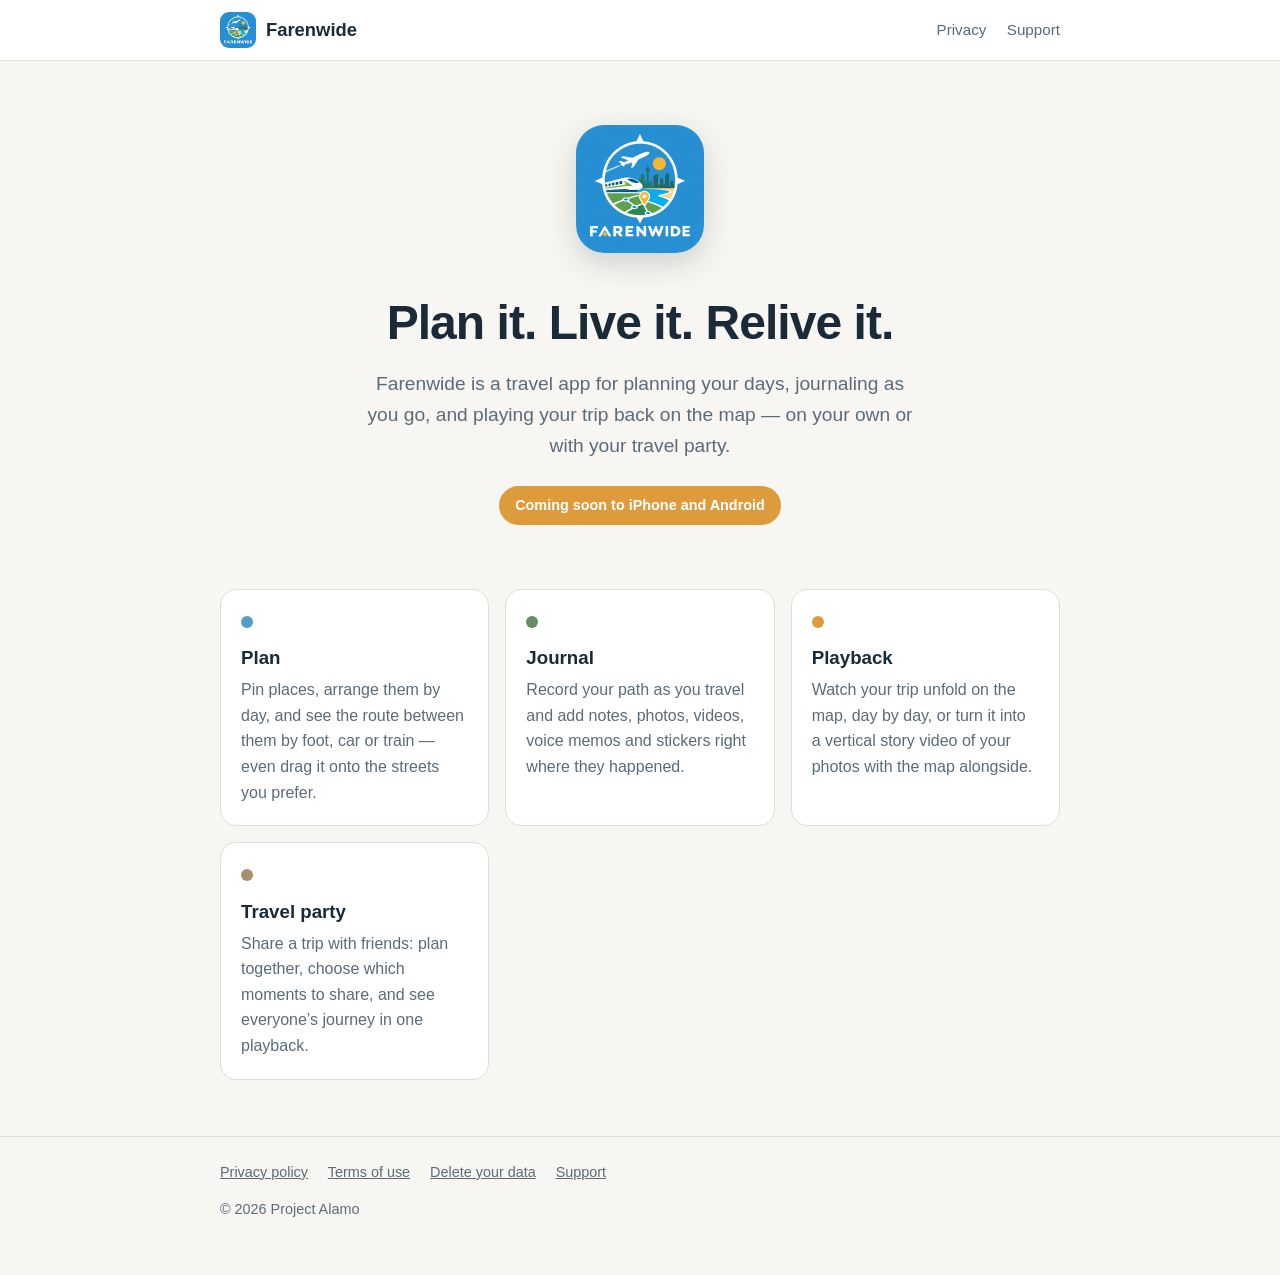
==== index.html @ 10332a32 "Add Farenwide website: landing, privacy, data deletion, terms, support Co-Authored-By: Claude Opus 5" ====
<!doctype html>
<html lang="en">
<head>
  <meta charset="utf-8">
  <meta name="viewport" content="width=device-width, initial-scale=1">
  <title>Farenwide — plan, journal and relive your trips</title>
  <meta name="description" content="Farenwide: plan your days, journal as you go, and relive your trips on the map.">
  <link rel="icon" href="assets/icon.png">
  <link rel="stylesheet" href="assets/site.css">
</head>
<body>
  <header class="site">
    <div class="wrap">
      <a class="brand" href="index.html"><img src="assets/icon.png" alt="">Farenwide</a>
      <nav>
        <a href="privacy.html">Privacy</a>
        <a href="support.html">Support</a>
      </nav>
    </div>
  </header>
  <main class="wrap">

    <section class="hero">
      <img src="assets/icon.png" alt="Farenwide app icon">
      <h1>Plan it. Live it. Relive it.</h1>
      <p class="lead">Farenwide is a travel app for planning your days, journaling as you go,
        and playing your trip back on the map &mdash; on your own or with your travel party.</p>
      <span class="badge">Coming soon to iPhone and Android</span>
    </section>
    <section class="features">
      <div class="card"><span class="dot" style="background:var(--sky)"></span>
        <h3>Plan</h3><p>Pin places, arrange them by day, and see the route between them by
        foot, car or train &mdash; even drag it onto the streets you prefer.</p></div>
      <div class="card"><span class="dot" style="background:var(--sage)"></span>
        <h3>Journal</h3><p>Record your path as you travel and add notes, photos, videos,
        voice memos and stickers right where they happened.</p></div>
      <div class="card"><span class="dot" style="background:var(--amber)"></span>
        <h3>Playback</h3><p>Watch your trip unfold on the map, day by day, or turn it into
        a vertical story video of your photos with the map alongside.</p></div>
      <div class="card"><span class="dot" style="background:var(--sand)"></span>
        <h3>Travel party</h3><p>Share a trip with friends: plan together, choose which
        moments to share, and see everyone&rsquo;s journey in one playback.</p></div>
    </section>

  </main>
  <footer class="site">
    <div class="wrap">
      <a href="privacy.html">Privacy policy</a>
      <a href="terms.html">Terms of use</a>
      <a href="delete-account.html">Delete your data</a>
      <a href="support.html">Support</a>
      <p>&copy; 2026 Project Alamo</p>
    </div>
  </footer>
</body>
</html>
---- assets/site.css ----
:root {
  --sky: #539fc7;
  --sage: #668d64;
  --sand: #a89169;
  --amber: #de9b3c;
  --lime: #aecc2e;
  --ink: #1b2a38;
  --muted: #5b6b78;
  --bg: #f7f6f2;
  --surface: #ffffff;
  --line: #e2ded4;
}

* {
  box-sizing: border-box;
}

body {
  margin: 0;
  font-family: -apple-system, BlinkMacSystemFont, "Segoe UI", Roboto, Helvetica, Arial, sans-serif;
  color: var(--ink);
  background: var(--bg);
  line-height: 1.6;
}

a {
  color: var(--sky);
}

.wrap {
  max-width: 880px;
  margin: 0 auto;
  padding: 0 20px;
}

header.site {
  background: var(--surface);
  border-bottom: 1px solid var(--line);
}

header.site .wrap {
  display: flex;
  align-items: center;
  justify-content: space-between;
  gap: 16px;
  padding-top: 12px;
  padding-bottom: 12px;
}

.brand {
  display: flex;
  align-items: center;
  gap: 10px;
  font-weight: 700;
  font-size: 1.15rem;
  color: var(--ink);
  text-decoration: none;
}

.brand img {
  width: 36px;
  height: 36px;
  border-radius: 9px;
}

nav a {
  color: var(--muted);
  text-decoration: none;
  margin-left: 16px;
  font-size: 0.95rem;
}

nav a:hover {
  color: var(--ink);
}

.hero {
  text-align: center;
  padding: 64px 0 40px;
}

.hero img {
  width: 128px;
  height: 128px;
  border-radius: 28px;
  box-shadow: 0 10px 30px rgba(27, 42, 56, 0.18);
}

.hero h1 {
  font-size: clamp(2rem, 5vw, 3rem);
  margin: 24px 0 8px;
  letter-spacing: -0.02em;
}

.hero p.lead {
  font-size: 1.2rem;
  color: var(--muted);
  max-width: 560px;
  margin: 0 auto;
}

.badge {
  display: inline-block;
  margin-top: 24px;
  padding: 8px 16px;
  border-radius: 999px;
  background: var(--amber);
  color: #fff;
  font-weight: 600;
  font-size: 0.9rem;
}

.features {
  display: grid;
  grid-template-columns: repeat(auto-fit, minmax(220px, 1fr));
  gap: 16px;
  padding: 24px 0 56px;
}

.card {
  background: var(--surface);
  border: 1px solid var(--line);
  border-radius: 16px;
  padding: 20px;
}

.card h3 {
  margin: 8px 0 4px;
}

.card p {
  margin: 0;
  color: var(--muted);
}

.dot {
  width: 12px;
  height: 12px;
  border-radius: 50%;
  display: inline-block;
}

article.doc {
  background: var(--surface);
  border: 1px solid var(--line);
  border-radius: 16px;
  padding: 32px clamp(20px, 5vw, 48px);
  margin: 32px 0 56px;
}

article.doc h1 {
  margin-top: 0;
  letter-spacing: -0.01em;
}

article.doc h2 {
  margin-top: 32px;
  font-size: 1.25rem;
}

.updated {
  color: var(--muted);
  font-size: 0.9rem;
}

.steps li {
  margin-bottom: 8px;
}

.note {
  background: #eef5fa;
  border-left: 4px solid var(--sky);
  padding: 12px 16px;
  border-radius: 8px;
}

footer.site {
  border-top: 1px solid var(--line);
  padding: 24px 0 40px;
  color: var(--muted);
  font-size: 0.9rem;
}

footer.site a {
  color: var(--muted);
  margin-right: 16px;
}
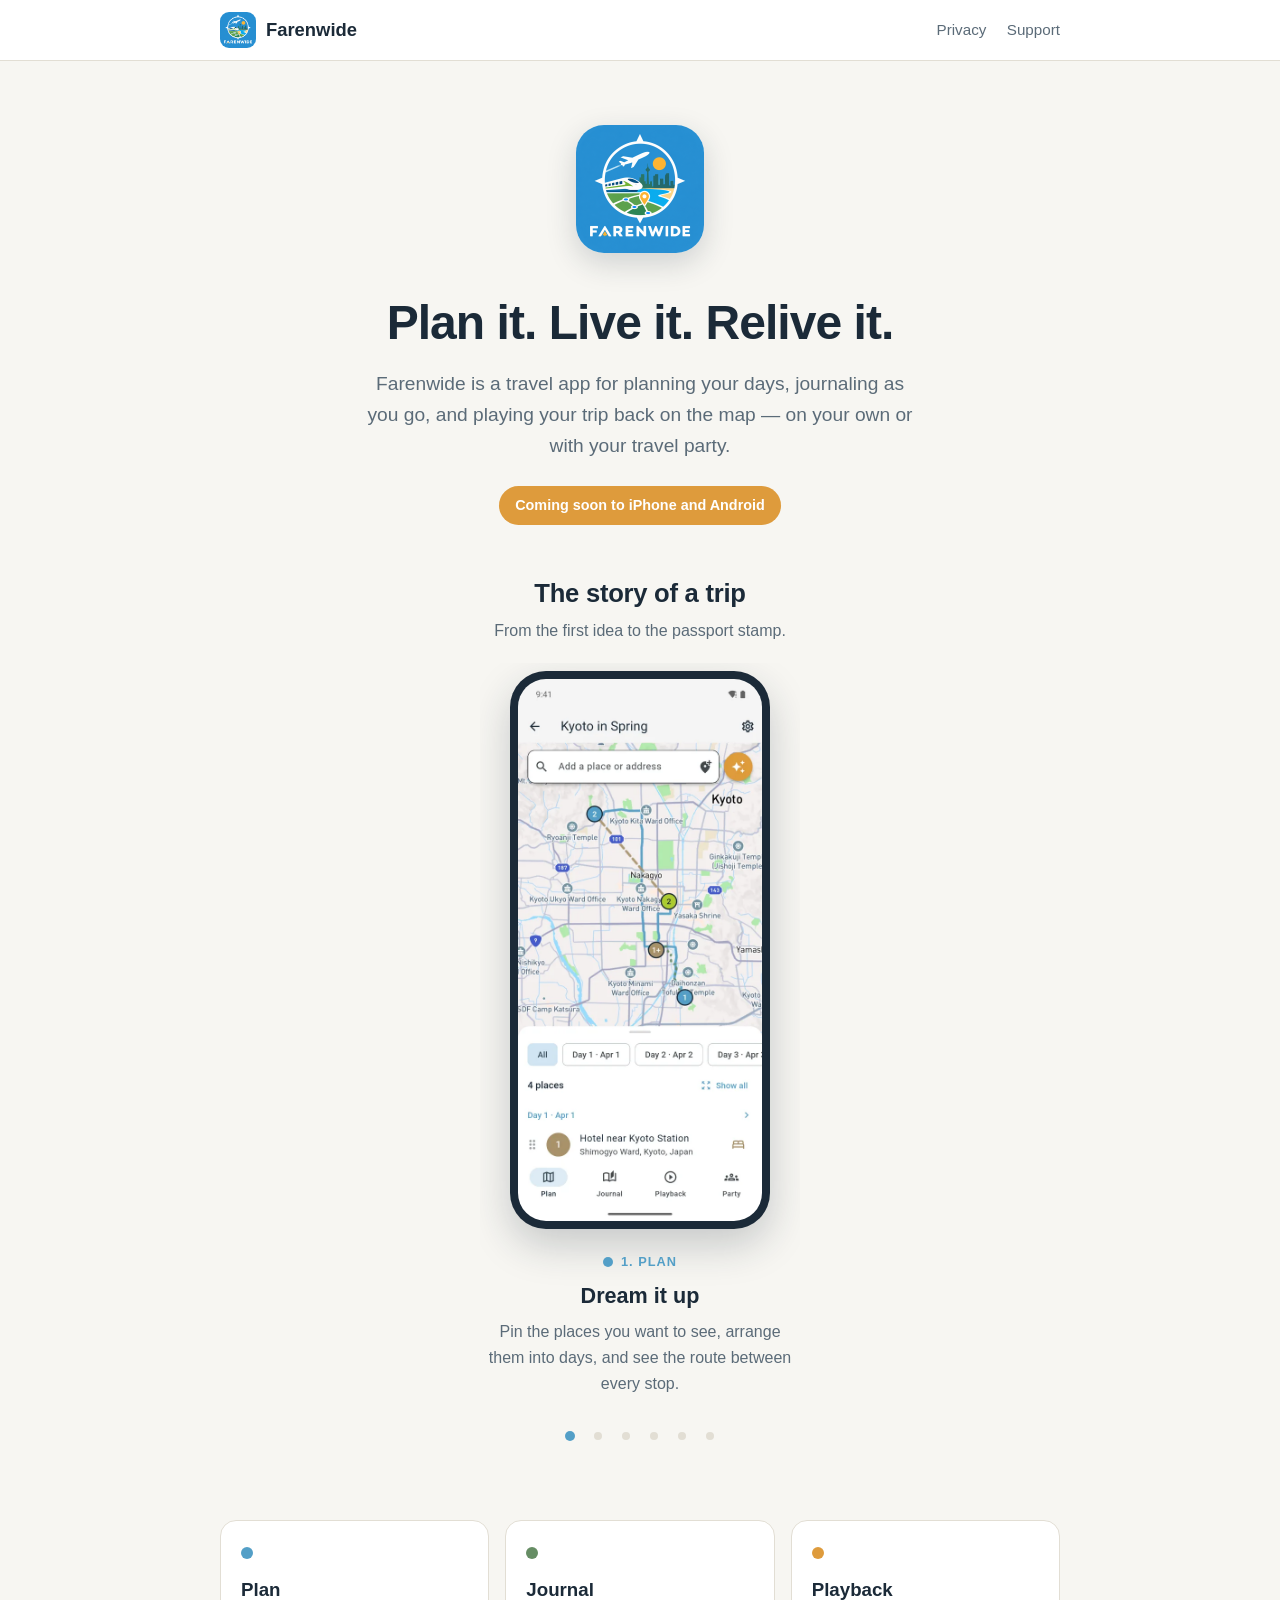
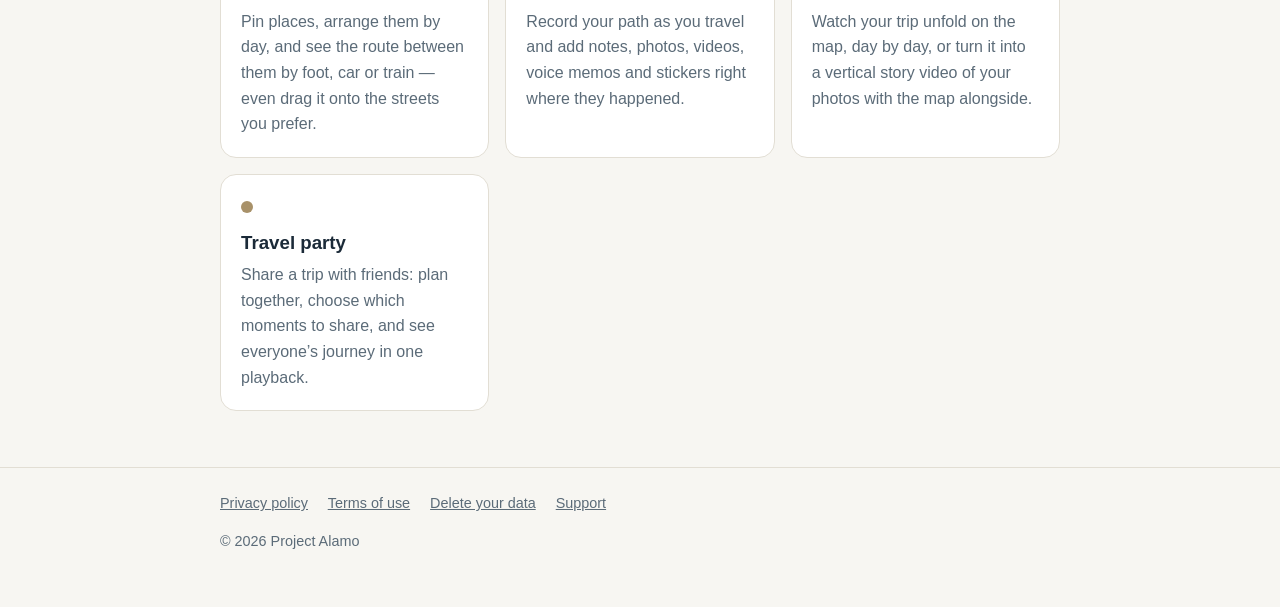
==== commit 30a658e5: "Homepage: "The story of a trip", told through the app's own screens Six chapters (plan, party, journ" ====
--- a/index.html
+++ b/index.html
@@ -5,6 +5,13 @@
   <meta name="viewport" content="width=device-width, initial-scale=1">
   <title>Farenwide — plan, journal and relive your trips</title>
   <meta name="description" content="Farenwide: plan your days, journal as you go, and relive your trips on the map.">
+  <meta property="og:site_name" content="Farenwide">
+  <meta property="og:type" content="website">
+  <meta property="og:title" content="Farenwide — plan, journal and relive your trips">
+  <meta property="og:description" content="Farenwide: plan your days, journal as you go, and relive your trips on the map.">
+  <meta property="og:url" content="https://www.farenwide.com/">
+  <meta property="og:image" content="https://www.farenwide.com/assets/icon.png">
+  <meta property="og:image:alt" content="The Farenwide app icon">
   <link rel="icon" href="assets/icon.png">
   <link rel="stylesheet" href="assets/site.css">
 </head>
@@ -27,6 +34,120 @@
         and playing your trip back on the map &mdash; on your own or with your travel party.</p>
       <span class="badge">Coming soon to iPhone and Android</span>
     </section>
+
+    <section class="story" aria-labelledby="story-title">
+      <div class="story-header">
+        <h2 id="story-title">The story of a trip</h2>
+        <p>From the first idea to the passport stamp.</p>
+      </div>
+      <div class="story-strip" tabindex="0" aria-label="Farenwide, chapter by chapter">
+        <figure class="story-panel" style="--accent:var(--sky)">
+          <div class="phone"><img src="assets/story/1-plan.webp" width="540" height="1200"
+            alt="Farenwide Plan screen" loading="eager"></div>
+          <figcaption>
+            <span class="story-step"><span class="dot" style="background:var(--sky)"></span>1. Plan</span>
+            <h3>Dream it up</h3>
+            <p>Pin the places you want to see, arrange them into days, and see the route between every stop.</p>
+          </figcaption>
+        </figure>
+        <figure class="story-panel" style="--accent:var(--sand)">
+          <div class="phone"><img src="assets/story/2-party.webp" width="540" height="1200"
+            alt="Farenwide Party screen" loading="lazy"></div>
+          <figcaption>
+            <span class="story-step"><span class="dot" style="background:var(--sand)"></span>2. Party</span>
+            <h3>Bring your people</h3>
+            <p>Share the trip with a simple code. Everyone sees the plan, and your journal stays private until you share it.</p>
+          </figcaption>
+        </figure>
+        <figure class="story-panel" style="--accent:var(--sage)">
+          <div class="phone"><img src="assets/story/3-journal.webp" width="540" height="1200"
+            alt="Farenwide Journal screen" loading="lazy"></div>
+          <figcaption>
+            <span class="story-step"><span class="dot" style="background:var(--sage)"></span>3. Journal</span>
+            <h3>Hit the road</h3>
+            <p>Farenwide records the path you travel, and your notes and photos land right where they happened.</p>
+          </figcaption>
+        </figure>
+        <figure class="story-panel" style="--accent:var(--sage)">
+          <div class="phone"><img src="assets/story/4-moments.webp" width="540" height="1200"
+            alt="Farenwide Journal screen" loading="lazy"></div>
+          <figcaption>
+            <span class="story-step"><span class="dot" style="background:var(--sage)"></span>4. Journal</span>
+            <h3>Keep the moments</h3>
+            <p>Add photos, videos, voice memos and notes as you go. That bowl of ramen deserves remembering.</p>
+          </figcaption>
+        </figure>
+        <figure class="story-panel" style="--accent:var(--amber)">
+          <div class="phone"><img src="assets/story/5-playback.webp" width="540" height="1200"
+            alt="Farenwide Playback screen" loading="lazy"></div>
+          <figcaption>
+            <span class="story-step"><span class="dot" style="background:var(--amber)"></span>5. Playback</span>
+            <h3>Relive it</h3>
+            <p>Back home, watch the whole trip play back on the map, one moment at a time.</p>
+          </figcaption>
+        </figure>
+        <figure class="story-panel" style="--accent:var(--plum)">
+          <div class="phone"><img src="assets/story/6-passport.webp" width="540" height="1200"
+            alt="Farenwide Passport screen" loading="lazy"></div>
+          <figcaption>
+            <span class="story-step"><span class="dot" style="background:var(--plum)"></span>6. Passport</span>
+            <h3>Collect the stamp</h3>
+            <p>Every trip earns a stamp in your travel passport, ready for the next adventure.</p>
+          </figcaption>
+        </figure>
+      </div>
+      <div class="story-dots">
+        <button class="story-dot" type="button" aria-label="Chapter 1: Dream it up"></button>
+        <button class="story-dot" type="button" aria-label="Chapter 2: Bring your people"></button>
+        <button class="story-dot" type="button" aria-label="Chapter 3: Hit the road"></button>
+        <button class="story-dot" type="button" aria-label="Chapter 4: Keep the moments"></button>
+        <button class="story-dot" type="button" aria-label="Chapter 5: Relive it"></button>
+        <button class="story-dot" type="button" aria-label="Chapter 6: Collect the stamp"></button>
+      </div>
+    </section>
+    <script>
+    // One chapter at a time: swipe, tap a dot, or let it play. It moves on by
+    // itself every few seconds while in view, loops back to the start, and
+    // stops for good once someone takes over (or prefers reduced motion).
+    (function () {
+      var strip = document.querySelector('.story-strip');
+      var panels = Array.prototype.slice.call(document.querySelectorAll('.story-panel'));
+      var dots = Array.prototype.slice.call(document.querySelectorAll('.story-dot'));
+      if (!strip || !panels.length) return;
+      var current = 0, timer = null, visible = false;
+      var still = window.matchMedia('(prefers-reduced-motion: reduce)').matches;
+
+      function show(i) {
+        current = (i + panels.length) % panels.length;
+        mark(current);
+        strip.scrollTo({ left: panels[current].offsetLeft - strip.offsetLeft, behavior: still ? 'auto' : 'smooth' });
+      }
+      function mark(i) {
+        dots.forEach(function (d, j) { d.classList.toggle('active', j === i); d.setAttribute('aria-current', j === i ? 'step' : 'false'); });
+      }
+      function tick() { stop(); if (visible && !still) timer = setTimeout(function () { show(current + 1); tick(); }, 4500); }
+      function stop() { clearTimeout(timer); timer = null; }
+      function takeOver() { still = true; stop(); }
+
+      dots.forEach(function (d, i) { d.addEventListener('click', function () { takeOver(); show(i); }); });
+      ['pointerdown', 'wheel', 'keydown', 'touchstart'].forEach(function (e) { strip.addEventListener(e, takeOver, { passive: true }); });
+
+      if ('IntersectionObserver' in window) {
+        new IntersectionObserver(function (entries) {
+          entries.forEach(function (e) {
+            if (e.target === strip) { visible = e.isIntersecting; tick(); }
+            else if (e.isIntersecting) { current = panels.indexOf(e.target); mark(current); }
+          });
+        }, { root: null, threshold: 0.3 }).observe(strip);
+        var inStrip = new IntersectionObserver(function (entries) {
+          entries.forEach(function (e) { if (e.isIntersecting) { current = panels.indexOf(e.target); mark(current); } });
+        }, { root: strip, threshold: 0.6 });
+        panels.forEach(function (p) { inStrip.observe(p); });
+      }
+      mark(0);
+    })();
+    </script>
+
     <section class="features">
       <div class="card"><span class="dot" style="background:var(--sky)"></span>
         <h3>Plan</h3><p>Pin places, arrange them by day, and see the route between them by
--- a/assets/site.css
+++ b/assets/site.css
@@ -185,3 +185,135 @@
   color: var(--muted);
   margin-right: 16px;
 }
+
+/* The story of a trip: one chapter (app screen and caption) at a time. */
+:root {
+  --plum: #8a6fae;
+}
+
+.story {
+  padding: 8px 0 48px;
+}
+
+.story-header {
+  text-align: center;
+  margin-bottom: 20px;
+}
+
+.story-header h2 {
+  margin: 0;
+  font-size: 1.6rem;
+  letter-spacing: -0.01em;
+}
+
+.story-header p {
+  margin: 4px 0 0;
+  color: var(--muted);
+}
+
+.story-strip {
+  display: flex;
+  gap: 24px;
+  overflow-x: auto;
+  scroll-snap-type: x mandatory;
+  scrollbar-width: none;
+  max-width: 320px;
+  margin: 0 auto;
+  padding: 8px 0 12px;
+  outline: none;
+}
+
+.story-strip::-webkit-scrollbar {
+  display: none;
+}
+
+.story-panel {
+  flex: 0 0 100%;
+  margin: 0;
+  scroll-snap-align: center;
+  text-align: center;
+}
+
+.phone {
+  width: 260px;
+  margin: 0 auto;
+  padding: 8px;
+  border-radius: 36px;
+  background: var(--ink);
+  box-shadow: 0 16px 40px rgba(27, 42, 56, 0.22);
+}
+
+.phone img {
+  display: block;
+  width: 100%;
+  height: auto;
+  border-radius: 28px;
+}
+
+.story-panel figcaption {
+  padding: 20px 8px 0;
+}
+
+.story-step {
+  display: inline-flex;
+  align-items: center;
+  gap: 8px;
+  font-size: 0.8rem;
+  font-weight: 700;
+  letter-spacing: 0.08em;
+  text-transform: uppercase;
+  color: var(--accent);
+}
+
+.story-step .dot {
+  width: 10px;
+  height: 10px;
+}
+
+.story-panel h3 {
+  margin: 4px 0 6px;
+  font-size: 1.35rem;
+}
+
+.story-panel p {
+  margin: 0;
+  color: var(--muted);
+}
+
+.story-dots {
+  display: flex;
+  justify-content: center;
+  gap: 4px;
+  margin-top: 16px;
+}
+
+.story-dot {
+  width: 24px;
+  height: 24px;
+  padding: 0;
+  border: 0;
+  background: none;
+  cursor: pointer;
+}
+
+.story-dot::before {
+  content: "";
+  display: block;
+  width: 8px;
+  height: 8px;
+  margin: 8px;
+  border-radius: 50%;
+  background: var(--line);
+  transition: background-color 0.2s ease, transform 0.2s ease;
+}
+
+.story-dot.active::before {
+  background: var(--sky);
+  transform: scale(1.25);
+}
+
+@media (max-width: 600px) {
+  .story-strip {
+    max-width: calc(100vw - 40px);
+  }
+}
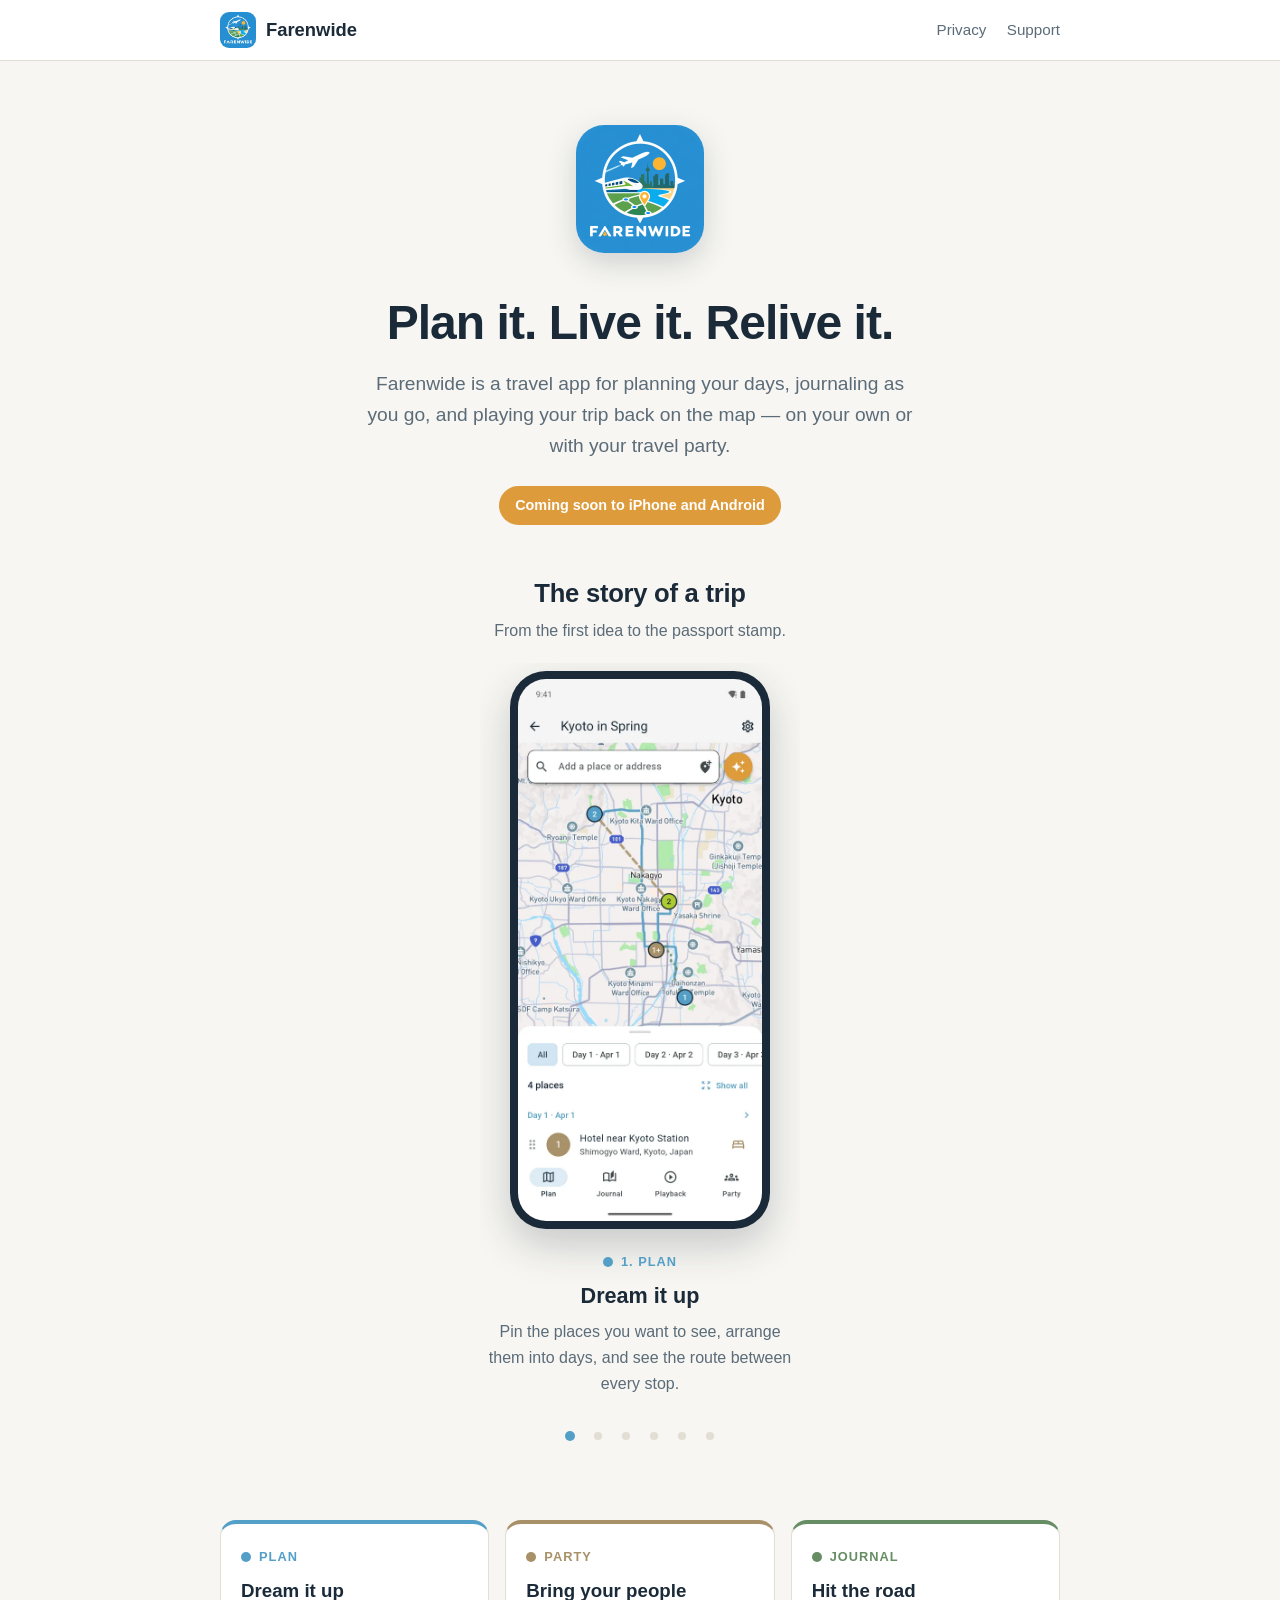
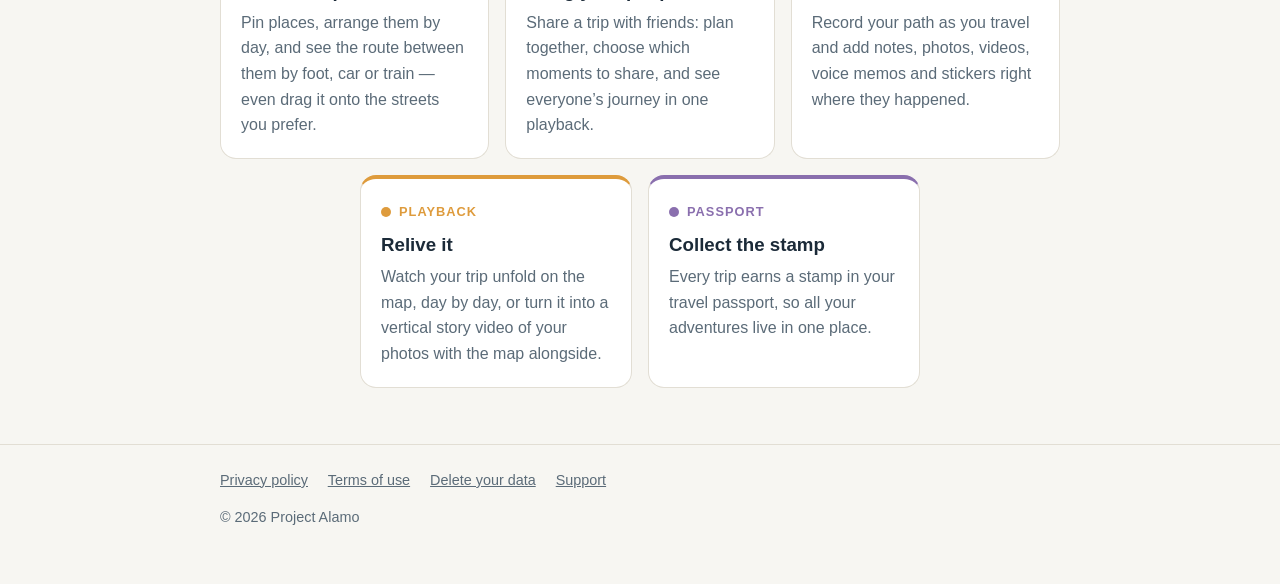
==== commit 71ad3f52: "Feature cards and story dots follow the design dictionary One colour per section (Plan sky, Party sa" ====
--- a/index.html
+++ b/index.html
@@ -41,68 +41,74 @@
         <p>From the first idea to the passport stamp.</p>
       </div>
       <div class="story-strip" tabindex="0" aria-label="Farenwide, chapter by chapter">
-        <figure class="story-panel" style="--accent:var(--sky)">
+        <figure class="story-panel" style="--accent:var(--plan)">
           <div class="phone"><img src="assets/story/1-plan.webp" width="540" height="1200"
             alt="Farenwide Plan screen" loading="eager"></div>
           <figcaption>
-            <span class="story-step"><span class="dot" style="background:var(--sky)"></span>1. Plan</span>
+            <span class="section-label"><span class="dot"></span>1. Plan</span>
             <h3>Dream it up</h3>
             <p>Pin the places you want to see, arrange them into days, and see the route between every stop.</p>
           </figcaption>
         </figure>
-        <figure class="story-panel" style="--accent:var(--sand)">
+        <figure class="story-panel" style="--accent:var(--party)">
           <div class="phone"><img src="assets/story/2-party.webp" width="540" height="1200"
             alt="Farenwide Party screen" loading="lazy"></div>
           <figcaption>
-            <span class="story-step"><span class="dot" style="background:var(--sand)"></span>2. Party</span>
+            <span class="section-label"><span class="dot"></span>2. Party</span>
             <h3>Bring your people</h3>
             <p>Share the trip with a simple code. Everyone sees the plan, and your journal stays private until you share it.</p>
           </figcaption>
         </figure>
-        <figure class="story-panel" style="--accent:var(--sage)">
+        <figure class="story-panel" style="--accent:var(--journal)">
           <div class="phone"><img src="assets/story/3-journal.webp" width="540" height="1200"
             alt="Farenwide Journal screen" loading="lazy"></div>
           <figcaption>
-            <span class="story-step"><span class="dot" style="background:var(--sage)"></span>3. Journal</span>
+            <span class="section-label"><span class="dot"></span>3. Journal</span>
             <h3>Hit the road</h3>
             <p>Farenwide records the path you travel, and your notes and photos land right where they happened.</p>
           </figcaption>
         </figure>
-        <figure class="story-panel" style="--accent:var(--sage)">
+        <figure class="story-panel" style="--accent:var(--journal)">
           <div class="phone"><img src="assets/story/4-moments.webp" width="540" height="1200"
             alt="Farenwide Journal screen" loading="lazy"></div>
           <figcaption>
-            <span class="story-step"><span class="dot" style="background:var(--sage)"></span>4. Journal</span>
+            <span class="section-label"><span class="dot"></span>4. Journal</span>
             <h3>Keep the moments</h3>
             <p>Add photos, videos, voice memos and notes as you go. That bowl of ramen deserves remembering.</p>
           </figcaption>
         </figure>
-        <figure class="story-panel" style="--accent:var(--amber)">
+        <figure class="story-panel" style="--accent:var(--playback)">
           <div class="phone"><img src="assets/story/5-playback.webp" width="540" height="1200"
             alt="Farenwide Playback screen" loading="lazy"></div>
           <figcaption>
-            <span class="story-step"><span class="dot" style="background:var(--amber)"></span>5. Playback</span>
+            <span class="section-label"><span class="dot"></span>5. Playback</span>
             <h3>Relive it</h3>
             <p>Back home, watch the whole trip play back on the map, one moment at a time.</p>
           </figcaption>
         </figure>
-        <figure class="story-panel" style="--accent:var(--plum)">
+        <figure class="story-panel" style="--accent:var(--passport)">
           <div class="phone"><img src="assets/story/6-passport.webp" width="540" height="1200"
             alt="Farenwide Passport screen" loading="lazy"></div>
           <figcaption>
-            <span class="story-step"><span class="dot" style="background:var(--plum)"></span>6. Passport</span>
+            <span class="section-label"><span class="dot"></span>6. Passport</span>
             <h3>Collect the stamp</h3>
             <p>Every trip earns a stamp in your travel passport, ready for the next adventure.</p>
           </figcaption>
         </figure>
       </div>
       <div class="story-dots">
-        <button class="story-dot" type="button" aria-label="Chapter 1: Dream it up"></button>
-        <button class="story-dot" type="button" aria-label="Chapter 2: Bring your people"></button>
-        <button class="story-dot" type="button" aria-label="Chapter 3: Hit the road"></button>
-        <button class="story-dot" type="button" aria-label="Chapter 4: Keep the moments"></button>
-        <button class="story-dot" type="button" aria-label="Chapter 5: Relive it"></button>
-        <button class="story-dot" type="button" aria-label="Chapter 6: Collect the stamp"></button>
+        <button class="story-dot" type="button" style="--accent:var(--plan)"
+          aria-label="Chapter 1: Dream it up"></button>
+        <button class="story-dot" type="button" style="--accent:var(--party)"
+          aria-label="Chapter 2: Bring your people"></button>
+        <button class="story-dot" type="button" style="--accent:var(--journal)"
+          aria-label="Chapter 3: Hit the road"></button>
+        <button class="story-dot" type="button" style="--accent:var(--journal)"
+          aria-label="Chapter 4: Keep the moments"></button>
+        <button class="story-dot" type="button" style="--accent:var(--playback)"
+          aria-label="Chapter 5: Relive it"></button>
+        <button class="story-dot" type="button" style="--accent:var(--passport)"
+          aria-label="Chapter 6: Collect the stamp"></button>
       </div>
     </section>
     <script>
@@ -148,19 +154,23 @@
     })();
     </script>
 
+
     <section class="features">
-      <div class="card"><span class="dot" style="background:var(--sky)"></span>
-        <h3>Plan</h3><p>Pin places, arrange them by day, and see the route between them by
-        foot, car or train &mdash; even drag it onto the streets you prefer.</p></div>
-      <div class="card"><span class="dot" style="background:var(--sage)"></span>
-        <h3>Journal</h3><p>Record your path as you travel and add notes, photos, videos,
-        voice memos and stickers right where they happened.</p></div>
-      <div class="card"><span class="dot" style="background:var(--amber)"></span>
-        <h3>Playback</h3><p>Watch your trip unfold on the map, day by day, or turn it into
-        a vertical story video of your photos with the map alongside.</p></div>
-      <div class="card"><span class="dot" style="background:var(--sand)"></span>
-        <h3>Travel party</h3><p>Share a trip with friends: plan together, choose which
-        moments to share, and see everyone&rsquo;s journey in one playback.</p></div>
+      <div class="card" style="--accent:var(--plan)">
+        <span class="section-label"><span class="dot"></span>Plan</span>
+        <h3>Dream it up</h3><p>Pin places, arrange them by day, and see the route between them by foot, car or train &mdash; even drag it onto the streets you prefer.</p></div>
+      <div class="card" style="--accent:var(--party)">
+        <span class="section-label"><span class="dot"></span>Party</span>
+        <h3>Bring your people</h3><p>Share a trip with friends: plan together, choose which moments to share, and see everyone&rsquo;s journey in one playback.</p></div>
+      <div class="card" style="--accent:var(--journal)">
+        <span class="section-label"><span class="dot"></span>Journal</span>
+        <h3>Hit the road</h3><p>Record your path as you travel and add notes, photos, videos, voice memos and stickers right where they happened.</p></div>
+      <div class="card" style="--accent:var(--playback)">
+        <span class="section-label"><span class="dot"></span>Playback</span>
+        <h3>Relive it</h3><p>Watch your trip unfold on the map, day by day, or turn it into a vertical story video of your photos with the map alongside.</p></div>
+      <div class="card" style="--accent:var(--passport)">
+        <span class="section-label"><span class="dot"></span>Passport</span>
+        <h3>Collect the stamp</h3><p>Every trip earns a stamp in your travel passport, so all your adventures live in one place.</p></div>
     </section>
 
   </main>
--- a/assets/site.css
+++ b/assets/site.css
@@ -9,6 +9,15 @@
   --bg: #f7f6f2;
   --surface: #ffffff;
   --line: #e2ded4;
+  --plum: #8a6fae;
+
+  /* Design dictionary: one colour per part of the app, used for its dot,
+     label and accents wherever it appears (see README). */
+  --plan: var(--sky);
+  --party: var(--sand);
+  --journal: var(--sage);
+  --playback: var(--amber);
+  --passport: var(--plum);
 }
 
 * {
@@ -111,10 +120,17 @@
 }
 
 .features {
-  display: grid;
-  grid-template-columns: repeat(auto-fit, minmax(220px, 1fr));
+  display: flex;
+  flex-wrap: wrap;
+  justify-content: center;
   gap: 16px;
   padding: 24px 0 56px;
+}
+
+.features .card {
+  flex: 1 1 240px;
+  max-width: 272px;
+  border-top: 4px solid var(--accent);
 }
 
 .card {
@@ -125,7 +141,7 @@
 }
 
 .card h3 {
-  margin: 8px 0 4px;
+  margin: 6px 0 4px;
 }
 
 .card p {
@@ -187,9 +203,6 @@
 }
 
 /* The story of a trip: one chapter (app screen and caption) at a time. */
-:root {
-  --plum: #8a6fae;
-}
 
 .story {
   padding: 8px 0 48px;
@@ -254,7 +267,7 @@
   padding: 20px 8px 0;
 }
 
-.story-step {
+.section-label {
   display: inline-flex;
   align-items: center;
   gap: 8px;
@@ -265,9 +278,10 @@
   color: var(--accent);
 }
 
-.story-step .dot {
+.section-label .dot {
   width: 10px;
   height: 10px;
+  background: var(--accent);
 }
 
 .story-panel h3 {
@@ -308,7 +322,7 @@
 }
 
 .story-dot.active::before {
-  background: var(--sky);
+  background: var(--accent);
   transform: scale(1.25);
 }
 
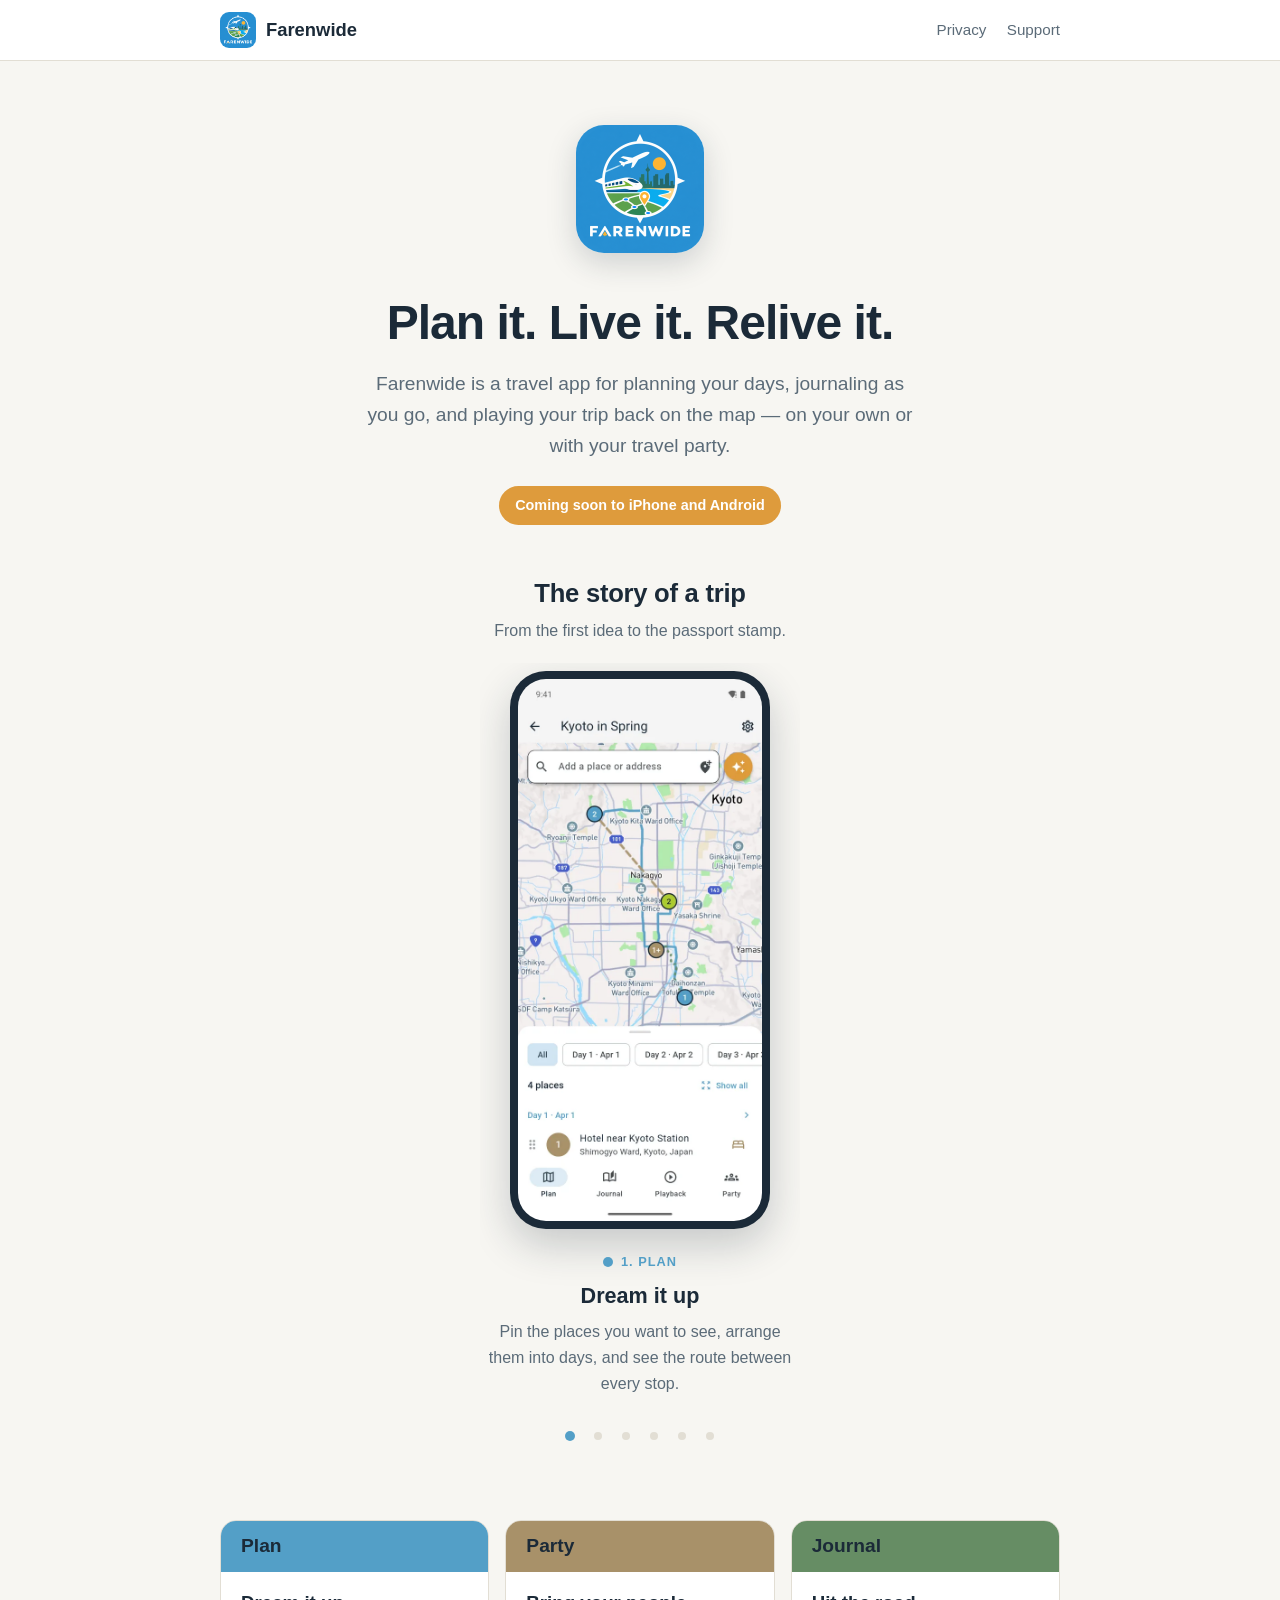
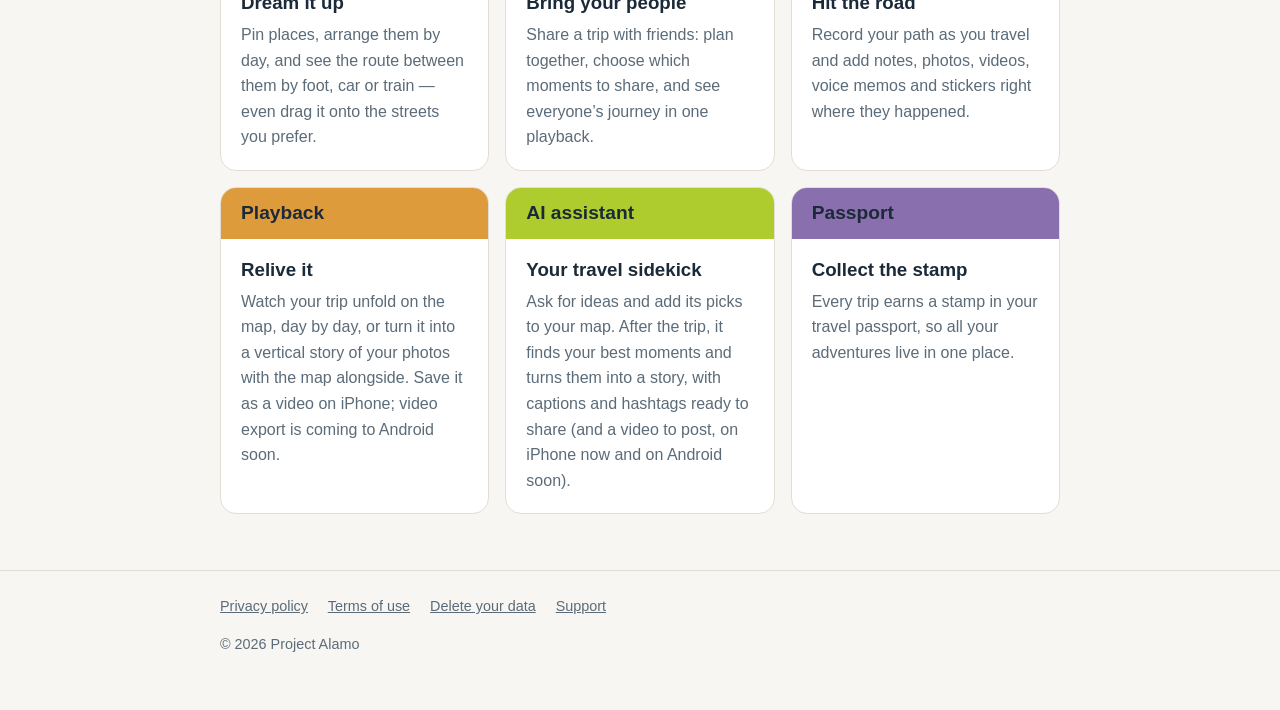
==== commit 7a3021e7: "Tile banners, AI assistant tile, six-colour palette, fresh styles on deploy - Each feature tile open" ====
--- a/index.html
+++ b/index.html
@@ -13,7 +13,7 @@
   <meta property="og:image" content="https://www.farenwide.com/assets/icon.png">
   <meta property="og:image:alt" content="The Farenwide app icon">
   <link rel="icon" href="assets/icon.png">
-  <link rel="stylesheet" href="assets/site.css">
+  <link rel="stylesheet" href="assets/site.css?v=e251fd60d9">
 </head>
 <body>
   <header class="site">
@@ -157,20 +157,23 @@
 
     <section class="features">
       <div class="card" style="--accent:var(--plan)">
-        <span class="section-label"><span class="dot"></span>Plan</span>
-        <h3>Dream it up</h3><p>Pin places, arrange them by day, and see the route between them by foot, car or train &mdash; even drag it onto the streets you prefer.</p></div>
+        <div class="card-banner">Plan</div>
+        <div class="card-body"><h3>Dream it up</h3><p>Pin places, arrange them by day, and see the route between them by foot, car or train &mdash; even drag it onto the streets you prefer.</p></div></div>
       <div class="card" style="--accent:var(--party)">
-        <span class="section-label"><span class="dot"></span>Party</span>
-        <h3>Bring your people</h3><p>Share a trip with friends: plan together, choose which moments to share, and see everyone&rsquo;s journey in one playback.</p></div>
+        <div class="card-banner">Party</div>
+        <div class="card-body"><h3>Bring your people</h3><p>Share a trip with friends: plan together, choose which moments to share, and see everyone&rsquo;s journey in one playback.</p></div></div>
       <div class="card" style="--accent:var(--journal)">
-        <span class="section-label"><span class="dot"></span>Journal</span>
-        <h3>Hit the road</h3><p>Record your path as you travel and add notes, photos, videos, voice memos and stickers right where they happened.</p></div>
+        <div class="card-banner">Journal</div>
+        <div class="card-body"><h3>Hit the road</h3><p>Record your path as you travel and add notes, photos, videos, voice memos and stickers right where they happened.</p></div></div>
       <div class="card" style="--accent:var(--playback)">
-        <span class="section-label"><span class="dot"></span>Playback</span>
-        <h3>Relive it</h3><p>Watch your trip unfold on the map, day by day, or turn it into a vertical story video of your photos with the map alongside.</p></div>
+        <div class="card-banner">Playback</div>
+        <div class="card-body"><h3>Relive it</h3><p>Watch your trip unfold on the map, day by day, or turn it into a vertical story of your photos with the map alongside. Save it as a video on iPhone; video export is coming to Android soon.</p></div></div>
+      <div class="card" style="--accent:var(--assistant)">
+        <div class="card-banner">AI assistant</div>
+        <div class="card-body"><h3>Your travel sidekick</h3><p>Ask for ideas and add its picks to your map. After the trip, it finds your best moments and turns them into a story, with captions and hashtags ready to share (and a video to post, on iPhone now and on Android soon).</p></div></div>
       <div class="card" style="--accent:var(--passport)">
-        <span class="section-label"><span class="dot"></span>Passport</span>
-        <h3>Collect the stamp</h3><p>Every trip earns a stamp in your travel passport, so all your adventures live in one place.</p></div>
+        <div class="card-banner">Passport</div>
+        <div class="card-body"><h3>Collect the stamp</h3><p>Every trip earns a stamp in your travel passport, so all your adventures live in one place.</p></div></div>
     </section>
 
   </main>
--- a/assets/site.css
+++ b/assets/site.css
@@ -17,6 +17,7 @@
   --party: var(--sand);
   --journal: var(--sage);
   --playback: var(--amber);
+  --assistant: var(--lime);
   --passport: var(--plum);
 }
 
@@ -130,7 +131,22 @@
 .features .card {
   flex: 1 1 240px;
   max-width: 272px;
-  border-top: 4px solid var(--accent);
+  padding: 0;
+  overflow: hidden;
+}
+
+/* The section's colour across the top of its tile. Ink text: it reads on
+   every palette colour (white doesn't on amber or lime). */
+.card-banner {
+  background: var(--accent);
+  color: var(--ink);
+  font-weight: 700;
+  font-size: 1.2rem;
+  padding: 10px 20px;
+}
+
+.card-body {
+  padding: 16px 20px 20px;
 }
 
 .card {
@@ -141,7 +157,7 @@
 }
 
 .card h3 {
-  margin: 6px 0 4px;
+  margin: 0 0 4px;
 }
 
 .card p {
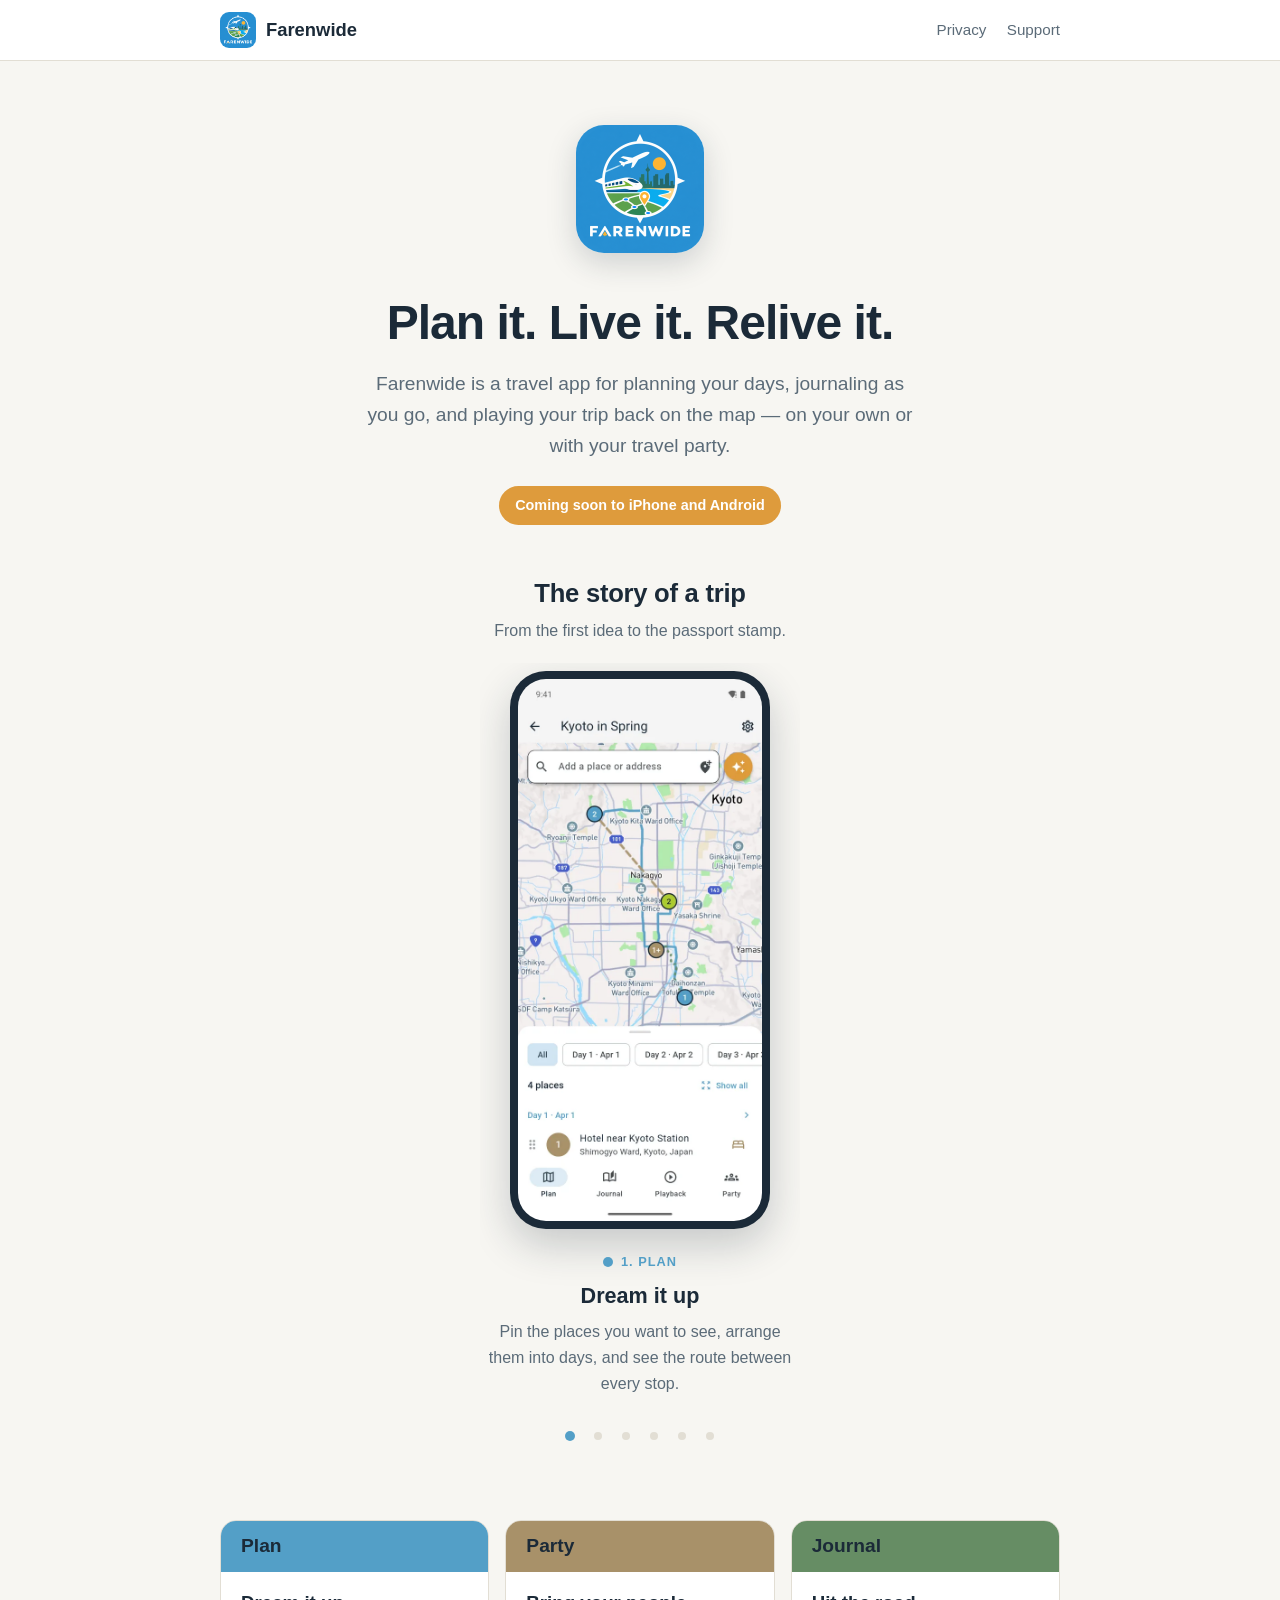
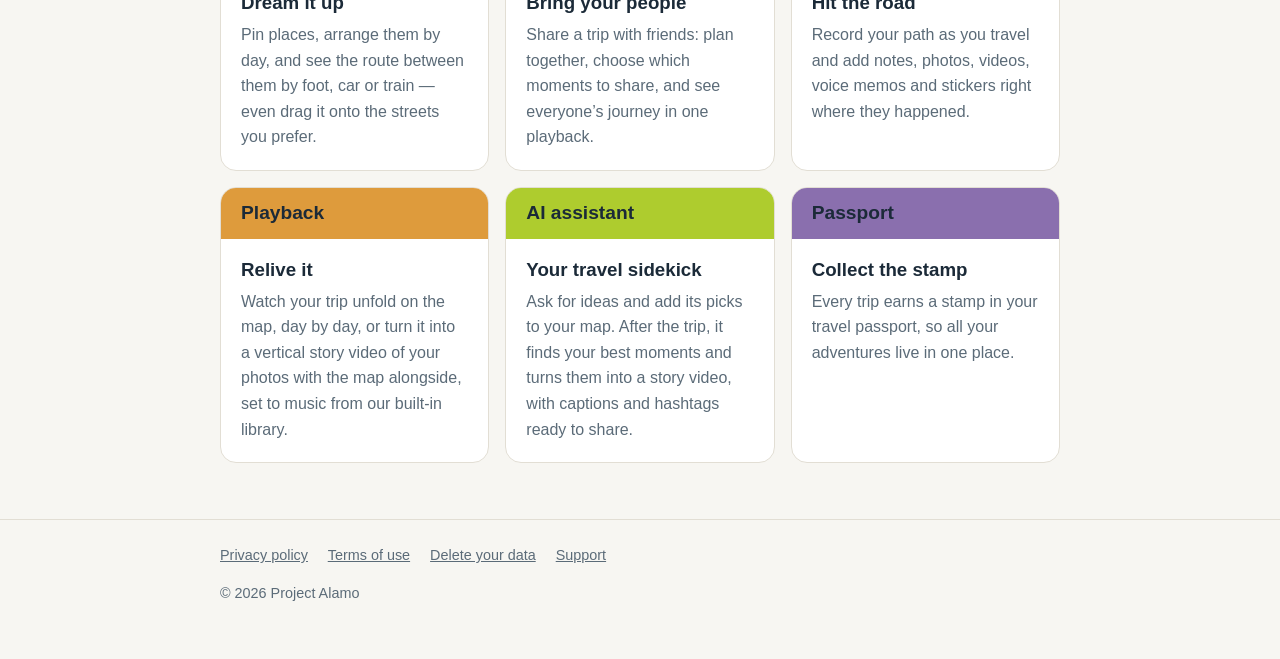
==== commit 6c96f2e6: "Video export works on Android too; mention the built-in music Also commits the other pages regenerat" ====
--- a/index.html
+++ b/index.html
@@ -167,10 +167,10 @@
         <div class="card-body"><h3>Hit the road</h3><p>Record your path as you travel and add notes, photos, videos, voice memos and stickers right where they happened.</p></div></div>
       <div class="card" style="--accent:var(--playback)">
         <div class="card-banner">Playback</div>
-        <div class="card-body"><h3>Relive it</h3><p>Watch your trip unfold on the map, day by day, or turn it into a vertical story of your photos with the map alongside. Save it as a video on iPhone; video export is coming to Android soon.</p></div></div>
+        <div class="card-body"><h3>Relive it</h3><p>Watch your trip unfold on the map, day by day, or turn it into a vertical story video of your photos with the map alongside, set to music from our built-in library.</p></div></div>
       <div class="card" style="--accent:var(--assistant)">
         <div class="card-banner">AI assistant</div>
-        <div class="card-body"><h3>Your travel sidekick</h3><p>Ask for ideas and add its picks to your map. After the trip, it finds your best moments and turns them into a story, with captions and hashtags ready to share (and a video to post, on iPhone now and on Android soon).</p></div></div>
+        <div class="card-body"><h3>Your travel sidekick</h3><p>Ask for ideas and add its picks to your map. After the trip, it finds your best moments and turns them into a story video, with captions and hashtags ready to share.</p></div></div>
       <div class="card" style="--accent:var(--passport)">
         <div class="card-banner">Passport</div>
         <div class="card-body"><h3>Collect the stamp</h3><p>Every trip earns a stamp in your travel passport, so all your adventures live in one place.</p></div></div>
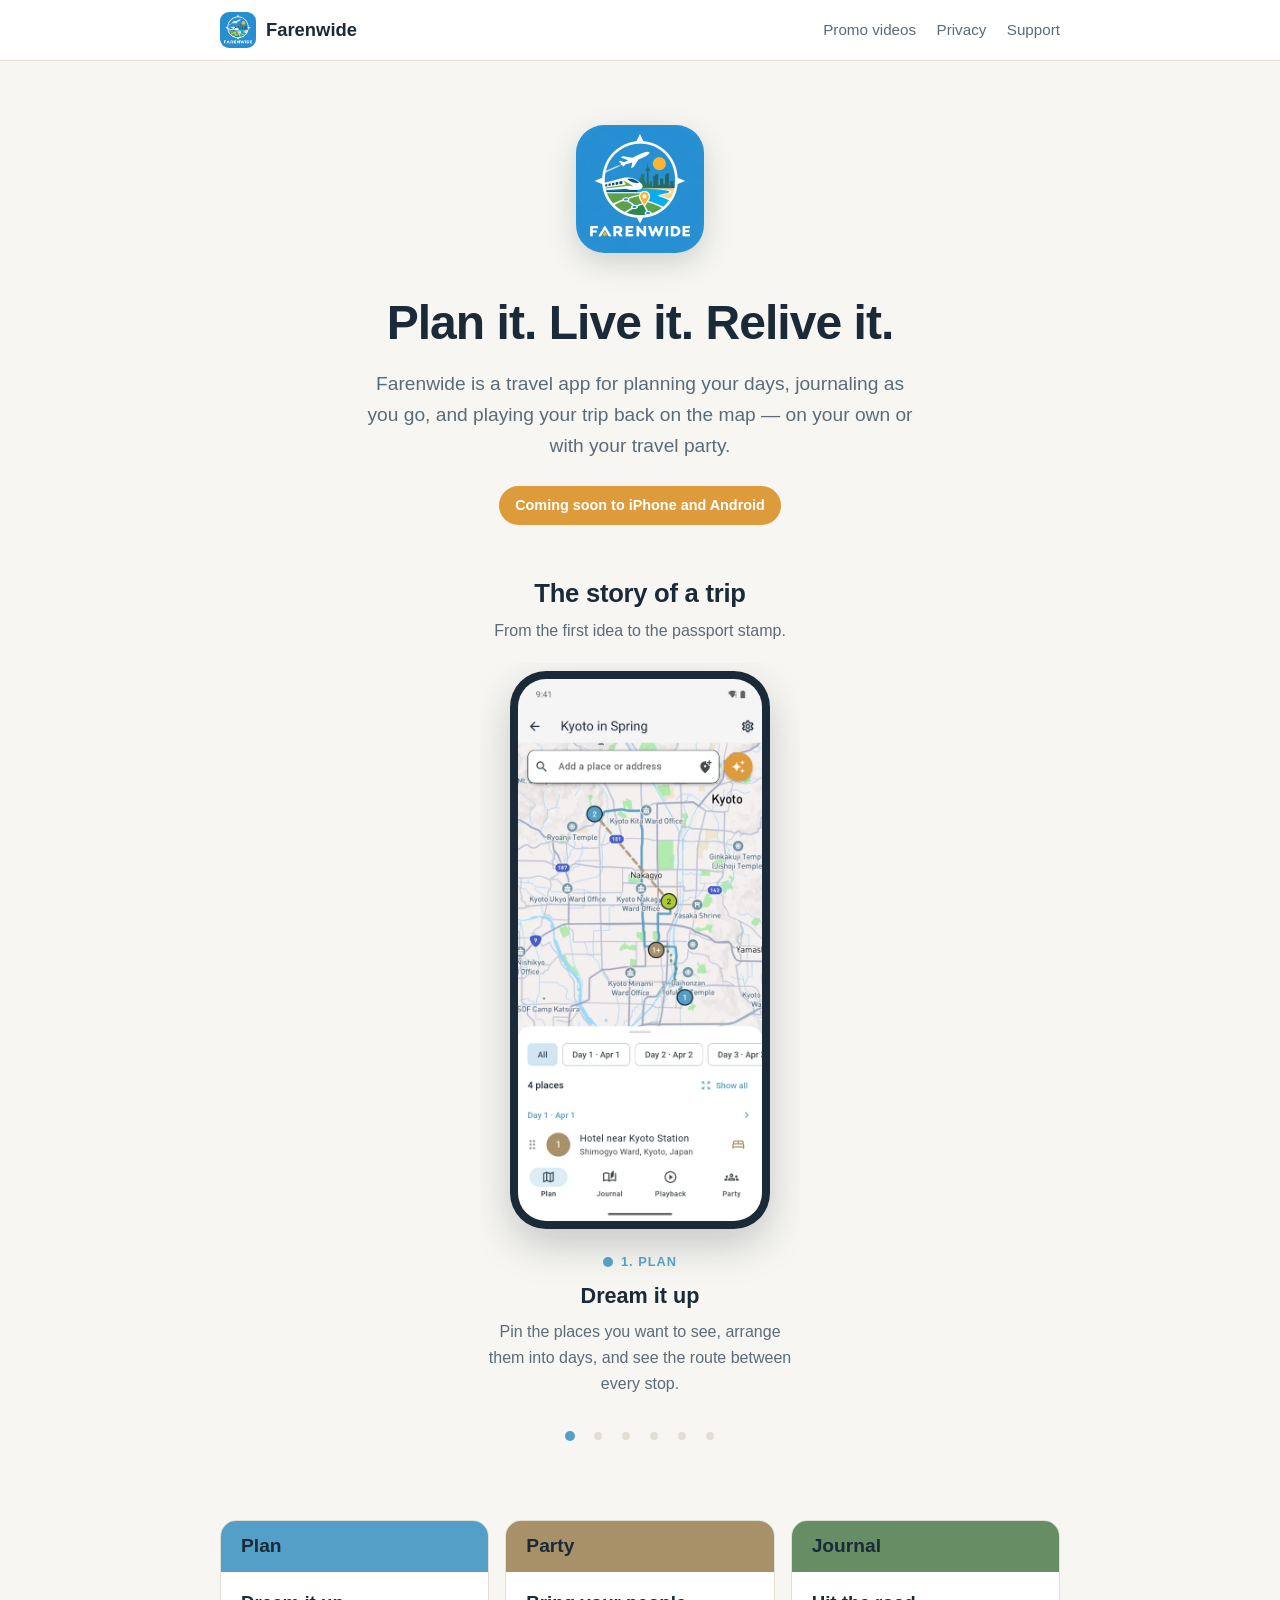
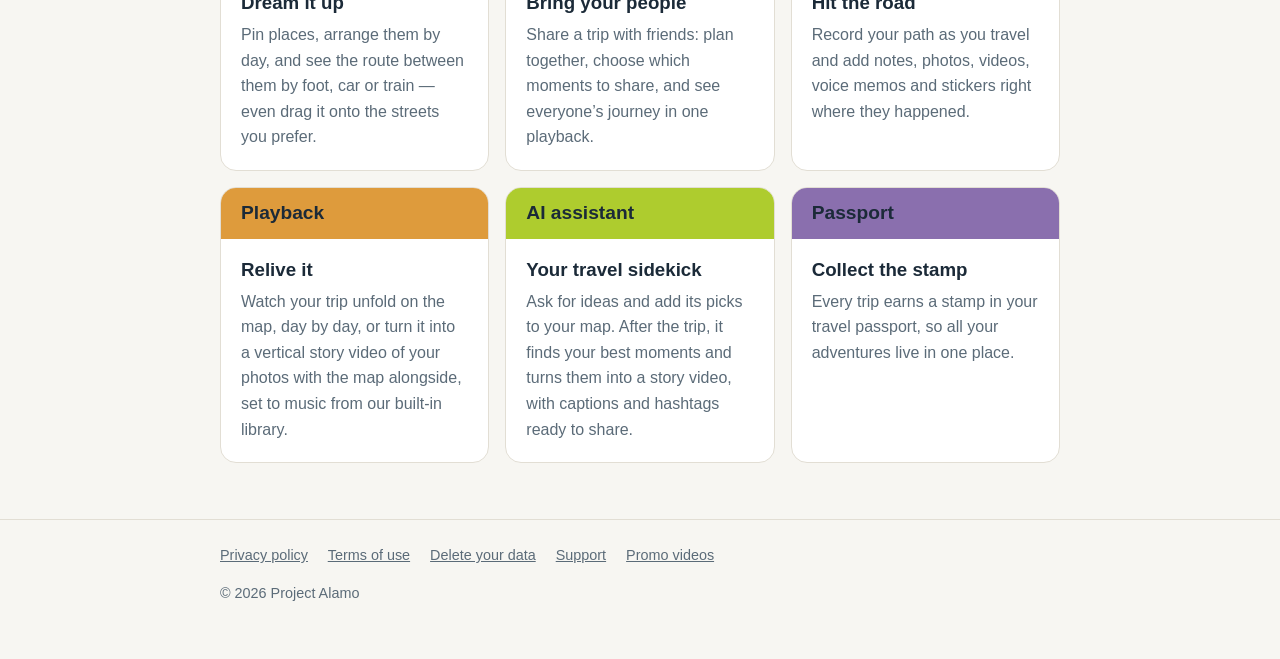
==== commit 06454537: "Promo videos page, starting with the journal recording demo Co-Authored-By: Claude Opus 5.5 <noreply" ====
--- a/index.html
+++ b/index.html
@@ -13,13 +13,14 @@
   <meta property="og:image" content="https://www.farenwide.com/assets/icon.png">
   <meta property="og:image:alt" content="The Farenwide app icon">
   <link rel="icon" href="assets/icon.png">
-  <link rel="stylesheet" href="assets/site.css?v=e251fd60d9">
+  <link rel="stylesheet" href="assets/site.css?v=2701e3fdf2">
 </head>
 <body>
   <header class="site">
     <div class="wrap">
       <a class="brand" href="index.html"><img src="assets/icon.png" alt="">Farenwide</a>
       <nav>
+        <a href="videos.html">Promo videos</a>
         <a href="privacy.html">Privacy</a>
         <a href="support.html">Support</a>
       </nav>
@@ -183,6 +184,7 @@
       <a href="terms.html">Terms of use</a>
       <a href="delete-account.html">Delete your data</a>
       <a href="support.html">Support</a>
+      <a href="videos.html">Promo videos</a>
       <p>&copy; 2026 Project Alamo</p>
     </div>
   </footer>
--- a/assets/site.css
+++ b/assets/site.css
@@ -347,3 +347,55 @@
     max-width: calc(100vw - 40px);
   }
 }
+
+/* Promo videos: one card per video, the phone-shaped video beside its
+   caption (stacked on narrow screens). */
+.videos {
+  padding: 40px 0 56px;
+}
+
+.videos h1 {
+  margin: 0;
+  letter-spacing: -0.01em;
+}
+
+.videos .lead {
+  color: var(--muted);
+  margin: 4px 0 28px;
+}
+
+.video-card {
+  display: flex;
+  flex-wrap: wrap;
+  gap: 24px;
+  align-items: center;
+  margin: 0 0 32px;
+  padding: 20px;
+  background: var(--surface);
+  border: 1px solid var(--line);
+  border-top: 4px solid var(--accent);
+  border-radius: 16px;
+}
+
+.video-card video {
+  flex: 0 0 auto;
+  width: min(280px, 100%);
+  height: auto;
+  border-radius: 20px;
+  background: var(--ink);
+  box-shadow: 0 12px 30px rgba(27, 42, 56, 0.2);
+}
+
+.video-card figcaption {
+  flex: 1 1 260px;
+}
+
+.video-card h2 {
+  margin: 6px 0;
+  font-size: 1.35rem;
+}
+
+.video-card p {
+  margin: 0 0 12px;
+  color: var(--muted);
+}
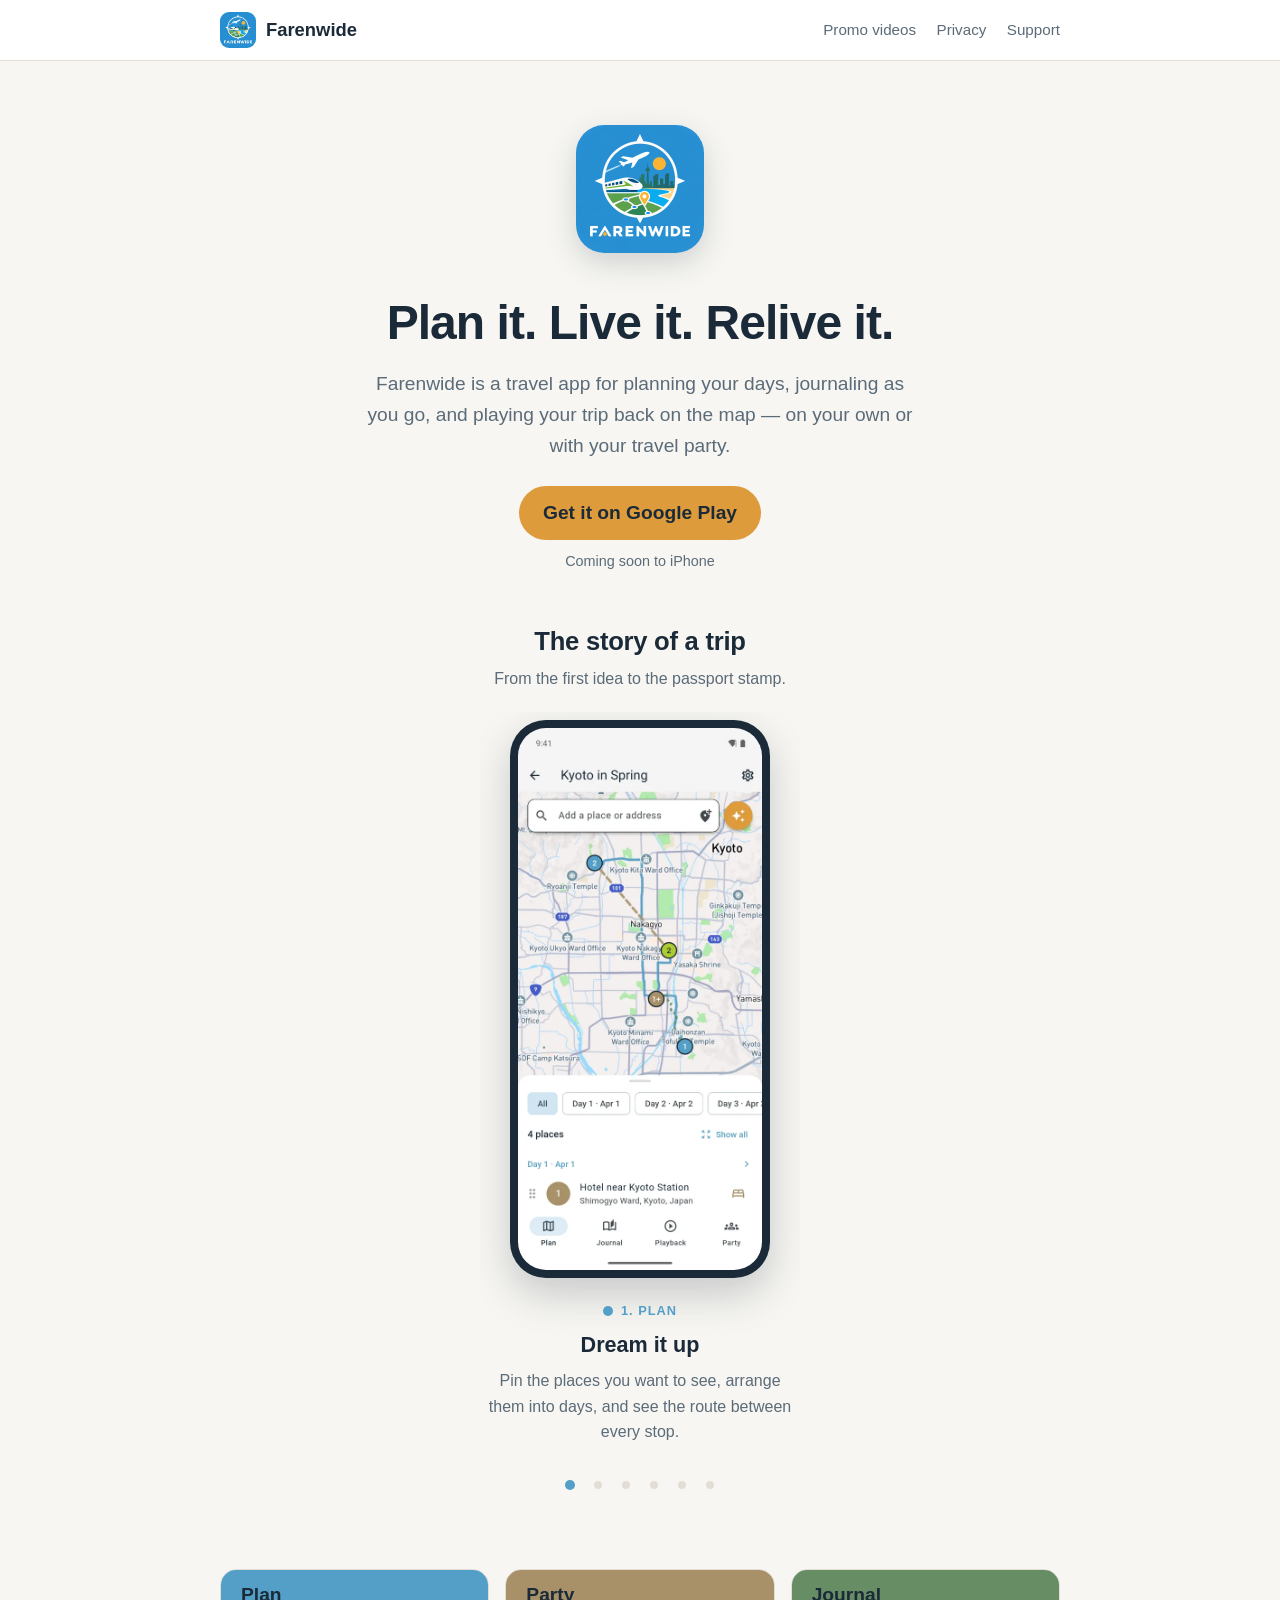
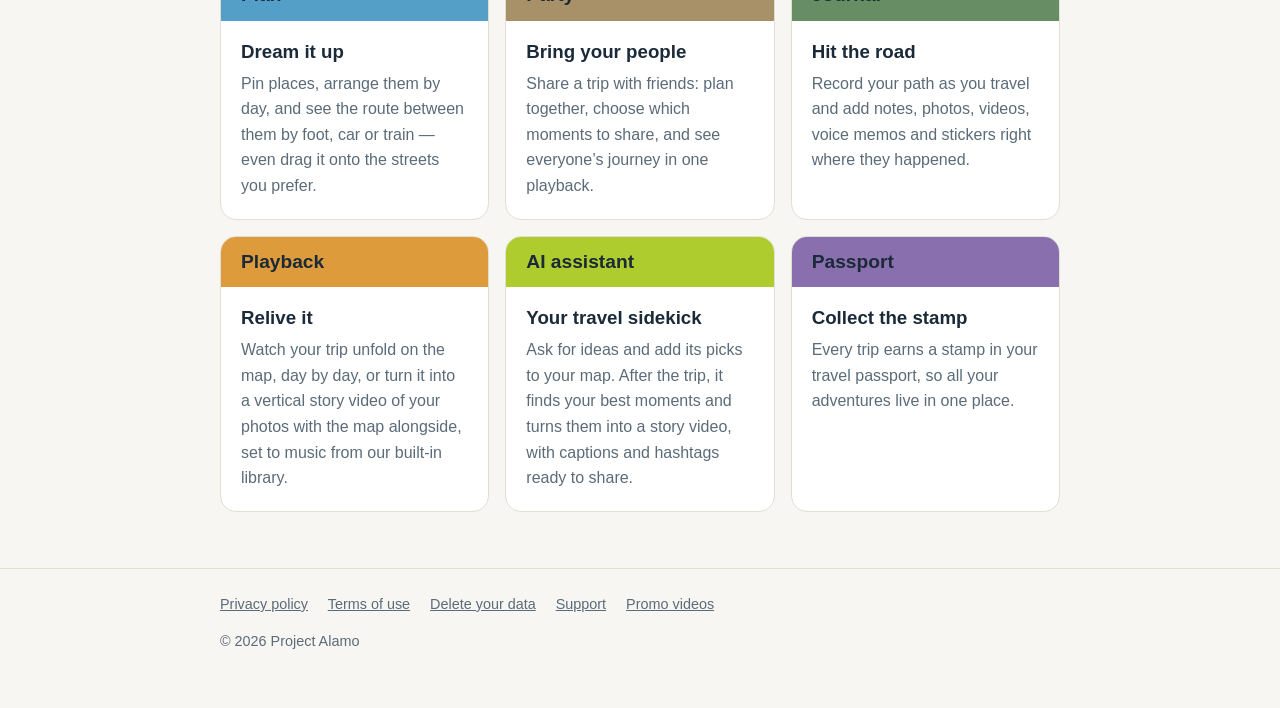
==== commit c2574b45: "Homepage: Get it on Google Play; iPhone coming soon Co-Authored-By: Claude Opus 5.5 <noreply@anthrop" ====
--- a/index.html
+++ b/index.html
@@ -13,7 +13,7 @@
   <meta property="og:image" content="https://www.farenwide.com/assets/icon.png">
   <meta property="og:image:alt" content="The Farenwide app icon">
   <link rel="icon" href="assets/icon.png">
-  <link rel="stylesheet" href="assets/site.css?v=2701e3fdf2">
+  <link rel="stylesheet" href="assets/site.css?v=cd0b3b8f7b">
 </head>
 <body>
   <header class="site">
@@ -33,7 +33,11 @@
       <h1>Plan it. Live it. Relive it.</h1>
       <p class="lead">Farenwide is a travel app for planning your days, journaling as you go,
         and playing your trip back on the map &mdash; on your own or with your travel party.</p>
-      <span class="badge">Coming soon to iPhone and Android</span>
+      <div class="get">
+        <a class="badge" href="https://play.google.com/store/apps/details?id=com.projectAlamo.farenwide"
+          target="_blank" rel="noopener">Get it on Google Play</a>
+        <span class="soon">Coming soon to iPhone</span>
+      </div>
     </section>
 
     <section class="story" aria-labelledby="story-title">
--- a/assets/site.css
+++ b/assets/site.css
@@ -120,6 +120,16 @@
   font-size: 0.9rem;
 }
 
+a.badge { color: var(--ink); font-size: 1.2rem; font-weight: 700; padding: 12px 24px; text-decoration: none; }
+a.badge:hover { filter: brightness(1.08); }
+
+.get .soon {
+  display: block;
+  margin-top: 10px;
+  color: var(--muted);
+  font-size: 0.9rem;
+}
+
 .features {
   display: flex;
   flex-wrap: wrap;
